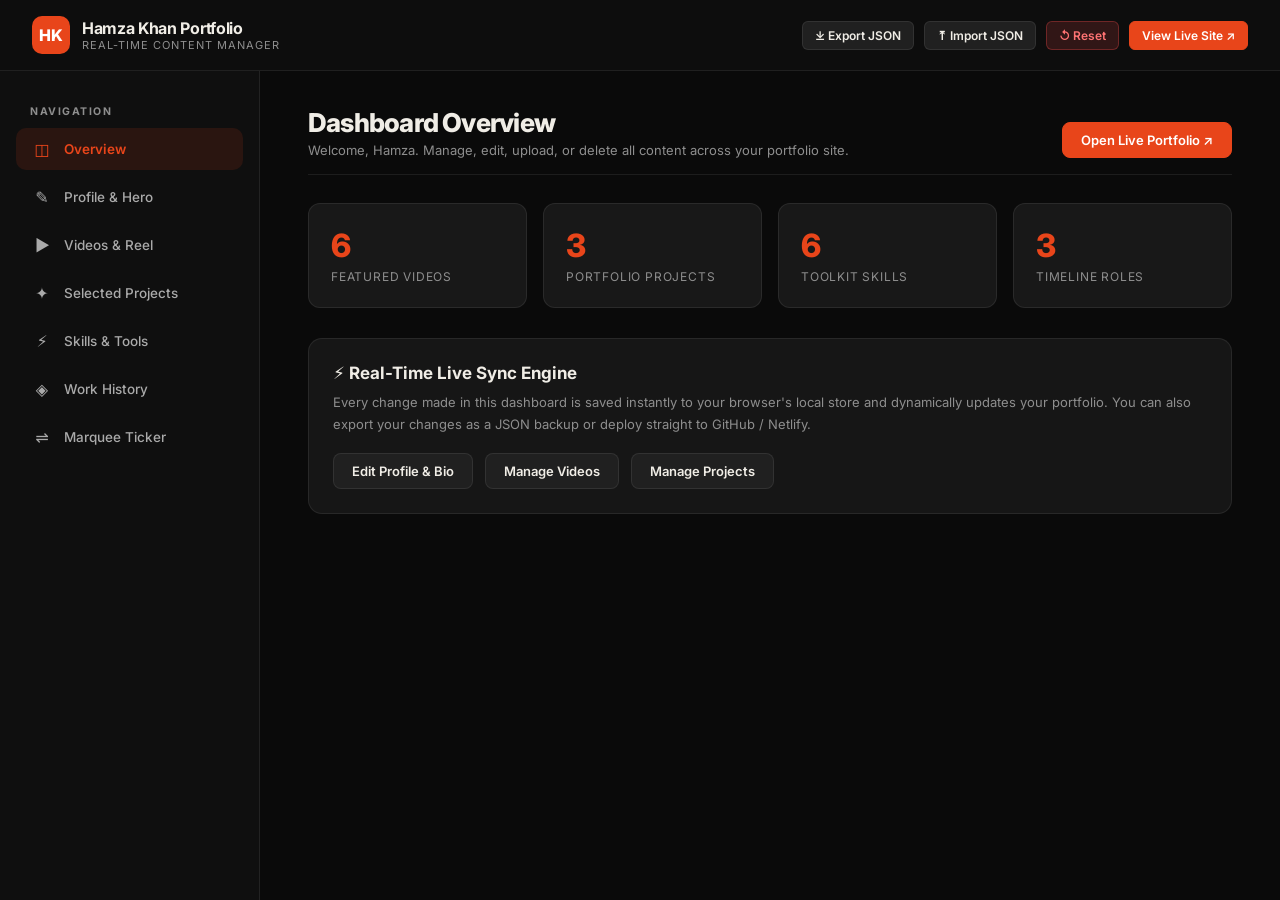
==== admin.html @ ee0650cf "Initial commit: Hamza Khan portfolio with 3D carousel and admin dashboard" ====
<!DOCTYPE html>
<html lang="en">
<head>
  <meta charset="UTF-8" />
  <meta name="viewport" content="width=device-width, initial-scale=1.0" />
  <title>Hamza Khan — Portfolio Content Management Dashboard</title>
  <link rel="icon" href="data:image/svg+xml,<svg xmlns=%27http://www.w3.org/2000/svg%27 viewBox=%270 0 100 100%27><rect width=%27100%27 height=%27100%27 rx=%2720%27 fill=%27%23E8451A%27/><text x=%2750%27 y=%2770%27 font-size=%2758%27 text-anchor=%27middle%27 fill=%27white%27 font-family=%27Arial%27 font-weight=%27bold%27>HK</text></svg>">
  <link rel="preconnect" href="https://fonts.googleapis.com">
  <link rel="preconnect" href="https://fonts.gstatic.com" crossorigin>
  <link href="https://fonts.googleapis.com/css2?family=Inter:wght@300;400;500;600;700;800;900&display=swap" rel="stylesheet">
  <style>
    *, *::before, *::after { box-sizing: border-box; margin: 0; padding: 0; }
    :root {
      --accent: #E8451A;
      --accent-hover: #FF5A2C;
      --dark: #0A0A0A;
      --panel: #141414;
      --card: #181818;
      --bdr: rgba(255, 255, 255, 0.08);
      --bdr-focus: rgba(232, 69, 26, 0.5);
      --text: #F0EDE6;
      --muted: #8E8E8E;
      --success: #3DDC84;
      --danger: #FF4D4D;
    }
    body {
      font-family: 'Inter', system-ui, -apple-system, sans-serif;
      background: var(--dark);
      color: var(--text);
      min-height: 100vh;
      display: flex;
      flex-direction: column;
    }
    header {
      position: sticky;
      top: 0;
      z-index: 100;
      background: rgba(14, 14, 14, 0.95);
      backdrop-filter: blur(14px);
      border-bottom: 1px solid var(--bdr);
      padding: 16px 32px;
      display: flex;
      justify-content: space-between;
      align-items: center;
      gap: 16px;
    }
    .brand {
      display: flex;
      align-items: center;
      gap: 12px;
      text-decoration: none;
      color: inherit;
    }
    .brand-badge {
      width: 38px;
      height: 38px;
      border-radius: 10px;
      background: var(--accent);
      color: #fff;
      display: grid;
      place-items: center;
      font-weight: 800;
      font-size: 16px;
    }
    .brand-title {
      font-size: 16px;
      font-weight: 700;
      letter-spacing: -0.02em;
    }
    .brand-sub {
      font-size: 11px;
      color: var(--muted);
      text-transform: uppercase;
      letter-spacing: 1px;
    }
    .top-actions {
      display: flex;
      align-items: center;
      gap: 10px;
      flex-wrap: wrap;
    }
    .btn {
      display: inline-flex;
      align-items: center;
      gap: 8px;
      padding: 9px 18px;
      border-radius: 8px;
      font-size: 13px;
      font-weight: 600;
      font-family: inherit;
      cursor: pointer;
      text-decoration: none;
      border: 1px solid var(--bdr);
      background: #202020;
      color: var(--text);
      transition: all 0.2s ease;
    }
    .btn:hover {
      border-color: #444;
      background: #282828;
    }
    .btn-primary {
      background: var(--accent);
      color: #fff;
      border-color: var(--accent);
    }
    .btn-primary:hover {
      background: var(--accent-hover);
      border-color: var(--accent-hover);
      transform: translateY(-1px);
    }
    .btn-danger {
      background: rgba(255, 77, 77, 0.15);
      border-color: rgba(255, 77, 77, 0.3);
      color: #ff7373;
    }
    .btn-danger:hover {
      background: rgba(255, 77, 77, 0.3);
      color: #fff;
    }
    .btn-sm {
      padding: 6px 12px;
      font-size: 12px;
      border-radius: 6px;
    }
    .layout {
      display: grid;
      grid-template-columns: 260px 1fr;
      flex: 1;
    }
    aside {
      background: #0F0F0F;
      border-right: 1px solid var(--bdr);
      padding: 24px 16px;
      display: flex;
      flex-direction: column;
      gap: 6px;
    }
    .sidebar-section-title {
      font-size: 10.5px;
      text-transform: uppercase;
      letter-spacing: 1.5px;
      color: var(--muted);
      padding: 10px 14px 4px;
      font-weight: 700;
    }
    .tab-btn {
      display: flex;
      align-items: center;
      gap: 12px;
      padding: 11px 16px;
      border-radius: 10px;
      background: transparent;
      color: #aaa;
      border: 0;
      font-family: inherit;
      font-size: 13.5px;
      font-weight: 500;
      text-align: left;
      cursor: pointer;
      width: 100%;
      transition: all 0.2s;
    }
    .tab-btn:hover {
      color: var(--text);
      background: rgba(255, 255, 255, 0.04);
    }
    .tab-btn.active {
      background: rgba(232, 69, 26, 0.12);
      color: var(--accent);
      font-weight: 600;
    }
    .tab-btn i {
      font-style: normal;
      font-size: 16px;
      width: 20px;
      text-align: center;
    }
    main {
      padding: 36px 48px;
      overflow-y: auto;
      max-width: 1300px;
    }
    .view-panel {
      display: none;
      animation: fadeIn 0.3s ease;
    }
    .view-panel.active {
      display: block;
    }
    @keyframes fadeIn {
      from { opacity: 0; transform: translateY(8px); }
      to { opacity: 1; transform: none; }
    }
    .panel-head {
      display: flex;
      justify-content: space-between;
      align-items: flex-end;
      margin-bottom: 28px;
      padding-bottom: 16px;
      border-bottom: 1px solid var(--bdr);
      flex-wrap: wrap;
      gap: 16px;
    }
    .panel-head h2 {
      font-size: 26px;
      font-weight: 800;
      letter-spacing: -0.03em;
    }
    .panel-head p {
      font-size: 13px;
      color: var(--muted);
      margin-top: 4px;
    }
    .card-grid {
      display: grid;
      grid-template-columns: repeat(auto-fill, minmax(320px, 1fr));
      gap: 20px;
      margin-top: 20px;
    }
    .admin-card {
      background: var(--card);
      border: 1px solid var(--bdr);
      border-radius: 14px;
      overflow: hidden;
      display: flex;
      flex-direction: column;
      transition: border-color 0.2s;
    }
    .admin-card:hover {
      border-color: rgba(232, 69, 26, 0.4);
    }
    .card-thumb {
      height: 160px;
      background: #0B0B0B;
      position: relative;
      overflow: hidden;
    }
    .card-thumb img {
      width: 100%;
      height: 100%;
      object-fit: cover;
    }
    .card-badge {
      position: absolute;
      top: 10px;
      left: 10px;
      background: rgba(0, 0, 0, 0.75);
      border: 1px solid rgba(255, 255, 255, 0.1);
      padding: 3px 8px;
      border-radius: 4px;
      font-size: 10.5px;
      font-weight: 700;
      color: var(--accent);
      letter-spacing: 1px;
    }
    .card-dur {
      position: absolute;
      top: 10px;
      right: 10px;
      background: rgba(0, 0, 0, 0.75);
      padding: 3px 8px;
      border-radius: 4px;
      font-size: 11px;
    }
    .card-content {
      padding: 20px;
      flex: 1;
      display: flex;
      flex-direction: column;
    }
    .card-content h3 {
      font-size: 16px;
      font-weight: 700;
      margin-bottom: 6px;
      line-height: 1.3;
    }
    .card-content p {
      font-size: 12.5px;
      color: var(--muted);
      line-height: 1.6;
      flex: 1;
      margin-bottom: 16px;
    }
    .card-footer {
      display: flex;
      justify-content: flex-end;
      gap: 8px;
      border-top: 1px solid var(--bdr);
      padding-top: 14px;
    }
    .form-group {
      margin-bottom: 22px;
    }
    .form-row {
      display: grid;
      grid-template-columns: 1fr 1fr;
      gap: 18px;
    }
    .form-row-3 {
      display: grid;
      grid-template-columns: 1fr 1fr 1fr;
      gap: 18px;
    }
    label {
      display: block;
      font-size: 12px;
      font-weight: 600;
      text-transform: uppercase;
      letter-spacing: 0.8px;
      color: #c5c5c5;
      margin-bottom: 8px;
    }
    input[type="text"], input[type="email"], input[type="url"], input[type="number"], textarea, select {
      width: 100%;
      background: #111;
      border: 1px solid var(--bdr);
      border-radius: 8px;
      padding: 12px 16px;
      color: var(--text);
      font-family: inherit;
      font-size: 13.5px;
      transition: border-color 0.2s, box-shadow 0.2s;
    }
    input:focus, textarea:focus, select:focus {
      outline: none;
      border-color: var(--accent);
      box-shadow: 0 0 0 3px rgba(232, 69, 26, 0.15);
    }
    textarea {
      resize: vertical;
      min-height: 100px;
      line-height: 1.6;
    }
    .upload-container {
      display: flex;
      gap: 12px;
      align-items: center;
    }
    .upload-container input[type="text"] {
      flex: 1;
    }
    .file-input-wrapper {
      position: relative;
      overflow: hidden;
      display: inline-block;
    }
    .file-input-wrapper input[type="file"] {
      position: absolute;
      left: 0;
      top: 0;
      opacity: 0;
      width: 100%;
      height: 100%;
      cursor: pointer;
    }
    /* Modal */
    .modal-overlay {
      position: fixed;
      inset: 0;
      background: rgba(0, 0, 0, 0.82);
      backdrop-filter: blur(8px);
      z-index: 200;
      display: none;
      align-items: center;
      justify-content: center;
      padding: 20px;
    }
    .modal-overlay.open {
      display: flex;
    }
    .modal-content {
      background: #171717;
      border: 1px solid #333;
      border-radius: 18px;
      width: min(650px, 100%);
      max-height: 90vh;
      overflow-y: auto;
      padding: 32px;
      position: relative;
      box-shadow: 0 30px 80px rgba(0, 0, 0, 0.8);
      animation: pop 0.25s ease;
    }
    @keyframes pop {
      from { opacity: 0; transform: scale(0.96); }
      to { opacity: 1; transform: none; }
    }
    .modal-close {
      position: absolute;
      top: 18px;
      right: 18px;
      background: #252525;
      border: 1px solid var(--bdr);
      color: #fff;
      width: 32px;
      height: 32px;
      border-radius: 50%;
      font-size: 18px;
      cursor: pointer;
      display: grid;
      place-items: center;
    }
    .modal-close:hover {
      background: var(--accent);
    }
    .toast {
      position: fixed;
      bottom: 24px;
      right: 24px;
      background: #1A1A1A;
      border: 1px solid var(--accent);
      color: #fff;
      padding: 14px 24px;
      border-radius: 10px;
      font-size: 13.5px;
      font-weight: 600;
      box-shadow: 0 10px 30px rgba(0,0,0,0.5);
      z-index: 500;
      transform: translateY(100px);
      opacity: 0;
      transition: all 0.3s cubic-bezier(0.2, 0.7, 0.2, 1);
      display: flex;
      align-items: center;
      gap: 10px;
    }
    .toast.show {
      transform: none;
      opacity: 1;
    }
    .toast i {
      color: var(--accent);
      font-style: normal;
      font-size: 18px;
    }
    .stats-overview {
      display: grid;
      grid-template-columns: repeat(4, 1fr);
      gap: 16px;
      margin-bottom: 30px;
    }
    .stat-box {
      background: var(--card);
      border: 1px solid var(--bdr);
      border-radius: 12px;
      padding: 22px;
    }
    .stat-box b {
      display: block;
      font-size: 32px;
      font-weight: 800;
      color: var(--accent);
      letter-spacing: -0.04em;
    }
    .stat-box span {
      font-size: 12px;
      color: var(--muted);
      text-transform: uppercase;
      letter-spacing: 0.8px;
    }
    @media (max-width: 900px) {
      .layout { grid-template-columns: 1fr; }
      aside { border-right: 0; border-bottom: 1px solid var(--bdr); flex-direction: row; flex-wrap: wrap; }
      main { padding: 24px 20px; }
      .stats-overview { grid-template-columns: repeat(2, 1fr); }
      .form-row, .form-row-3 { grid-template-columns: 1fr; gap: 0; }
    }
  </style>
</head>
<body>

  <!-- TOP HEADER -->
  <header>
    <a href="index.html" class="brand">
      <div class="brand-badge" id="headerInitials">HK</div>
      <div>
        <div class="brand-title" id="headerName">Hamza Khan Portfolio</div>
        <div class="brand-sub">Real-Time Content Manager</div>
      </div>
    </a>
    <div class="top-actions">
      <button class="btn btn-sm" id="btnExport" title="Export portfolio-data.json">⤓ Export JSON</button>
      <div class="file-input-wrapper">
        <button class="btn btn-sm">⤒ Import JSON</button>
        <input type="file" id="fileImport" accept=".json" />
      </div>
      <button class="btn btn-sm btn-danger" id="btnReset" title="Reset all content to original defaults">↺ Reset</button>
      <a href="index.html" target="_blank" class="btn btn-primary btn-sm">View Live Site ↗</a>
    </div>
  </header>

  <div class="layout">
    <!-- SIDEBAR -->
    <aside>
      <div class="sidebar-section-title">Navigation</div>
      <button class="tab-btn active" data-tab="overview"><i>◫</i> Overview</button>
      <button class="tab-btn" data-tab="profile"><i>✎</i> Profile &amp; Hero</button>
      <button class="tab-btn" data-tab="videos"><i>▶</i> Videos &amp; Reel</button>
      <button class="tab-btn" data-tab="projects"><i>✦</i> Selected Projects</button>
      <button class="tab-btn" data-tab="skills"><i>⚡</i> Skills &amp; Tools</button>
      <button class="tab-btn" data-tab="experience"><i>◈</i> Work History</button>
      <button class="tab-btn" data-tab="marquee"><i>⇌</i> Marquee Ticker</button>
    </aside>

    <!-- MAIN CONTENT VIEWS -->
    <main>
      <!-- TAB 1: OVERVIEW -->
      <section class="view-panel active" id="tab-overview">
        <div class="panel-head">
          <div>
            <h2>Dashboard Overview</h2>
            <p>Welcome, Hamza. Manage, edit, upload, or delete all content across your portfolio site.</p>
          </div>
          <a href="index.html" target="_blank" class="btn btn-primary">Open Live Portfolio ↗</a>
        </div>

        <div class="stats-overview">
          <div class="stat-box">
            <b id="statTotalVideos">0</b>
            <span>Featured Videos</span>
          </div>
          <div class="stat-box">
            <b id="statTotalProjects">0</b>
            <span>Portfolio Projects</span>
          </div>
          <div class="stat-box">
            <b id="statTotalSkills">0</b>
            <span>Toolkit Skills</span>
          </div>
          <div class="stat-box">
            <b id="statTotalExp">0</b>
            <span>Timeline Roles</span>
          </div>
        </div>

        <div class="admin-card" style="padding: 24px; background: #161616;">
          <h3 style="margin-bottom: 8px; font-size: 17px;">⚡ Real-Time Live Sync Engine</h3>
          <p style="color: var(--muted); font-size: 13px; line-height: 1.7; margin-bottom: 18px;">
            Every change made in this dashboard is saved instantly to your browser's local store and dynamically updates your portfolio. You can also export your changes as a JSON backup or deploy straight to GitHub / Netlify.
          </p>
          <div style="display: flex; gap: 12px; flex-wrap: wrap;">
            <button class="btn" onclick="switchTab('profile')">Edit Profile &amp; Bio</button>
            <button class="btn" onclick="switchTab('videos')">Manage Videos</button>
            <button class="btn" onclick="switchTab('projects')">Manage Projects</button>
          </div>
        </div>
      </section>

      <!-- TAB 2: PROFILE & HERO -->
      <section class="view-panel" id="tab-profile">
        <div class="panel-head">
          <div>
            <h2>Profile &amp; Hero Details</h2>
            <p>Edit your name, monogram, hero headlines, contact details, and stat numbers.</p>
          </div>
          <button class="btn btn-primary" id="btnSaveProfile">Save Profile Changes ✓</button>
        </div>

        <form id="formProfile">
          <div class="form-row">
            <div class="form-group">
              <label>Full Name</label>
              <input type="text" id="profName" placeholder="e.g. Hamza Khan" required />
            </div>
            <div class="form-group">
              <label>Initials / Monogram</label>
              <input type="text" id="profInitials" placeholder="e.g. HK" maxlength="4" required />
            </div>
          </div>

          <div class="form-group">
            <label>Roles / Tagline Badge</label>
            <input type="text" id="profBadge" placeholder="e.g. Video Editor · Motion Designer · Logo Animator" />
          </div>

          <div class="form-group">
            <label>Hero Headline (Supports &lt;br&gt;)</label>
            <input type="text" id="profHeadline" placeholder="I edit stories.<br>I animate identities." />
          </div>

          <div class="form-group">
            <label>Hero Subtitle</label>
            <textarea id="profSubhead" rows="3"></textarea>
          </div>

          <div class="form-row-3">
            <div class="form-group">
              <label>Email Address</label>
              <input type="email" id="profEmail" placeholder="hamzakhan.edits@gmail.com" required />
            </div>
            <div class="form-group">
              <label>Location</label>
              <input type="text" id="profLocation" placeholder="Worldwide / Remote Collaboration" />
            </div>
            <div class="form-group">
              <label>Primary Focus</label>
              <input type="text" id="profFocus" placeholder="Video Editing + Logo Animation" />
            </div>
          </div>

          <div class="form-group">
            <label>Availability Badge Status</label>
            <input type="text" id="profAvailability" placeholder="Available for freelance & remote projects" />
          </div>

          <div class="form-group">
            <label>Profile / Avatar Photo (URL or Upload Image)</label>
            <div class="upload-container">
              <input type="text" id="profAvatar" placeholder="https://..." />
              <div class="file-input-wrapper">
                <button type="button" class="btn">Upload Image ⤒</button>
                <input type="file" id="fileProfAvatar" accept="image/*" />
              </div>
            </div>
          </div>

          <h3 style="margin: 28px 0 16px; font-size: 15px; border-bottom: 1px solid var(--bdr); padding-bottom: 8px;">Key Metric Stats (Hero &amp; Experience)</h3>
          <div class="form-row-3">
            <div class="form-group">
              <label>Stat 1 (Value &amp; Label)</label>
              <input type="text" id="statNum0" placeholder="6+" style="margin-bottom: 6px;" />
              <input type="text" id="statLbl0" placeholder="Years Video Editing" />
            </div>
            <div class="form-group">
              <label>Stat 2 (Value &amp; Label)</label>
              <input type="text" id="statNum1" placeholder="2+" style="margin-bottom: 6px;" />
              <input type="text" id="statLbl1" placeholder="Years Logo Animation" />
            </div>
            <div class="form-group">
              <label>Stat 3 (Value &amp; Label)</label>
              <input type="text" id="statNum2" placeholder="100+" style="margin-bottom: 6px;" />
              <input type="text" id="statLbl2" placeholder="Projects Delivered" />
            </div>
          </div>
        </form>
      </section>

      <!-- TAB 3: VIDEOS -->
      <section class="view-panel" id="tab-videos">
        <div class="panel-head">
          <div>
            <h2>Featured Videos Showcase</h2>
            <p>Add, edit, upload posters, or delete video clips featured in your grid and 3D carousel.</p>
          </div>
          <button class="btn btn-primary" onclick="openVideoModal()">+ Add New Video</button>
        </div>
        <div class="card-grid" id="adminVideosList"></div>
      </section>

      <!-- TAB 4: PROJECTS -->
      <section class="view-panel" id="tab-projects">
        <div class="panel-head">
          <div>
            <h2>Selected Projects</h2>
            <p>Manage in-depth case study cards, thumbnail strips, and category tags.</p>
          </div>
          <button class="btn btn-primary" onclick="openProjectModal()">+ Add New Project</button>
        </div>
        <div class="card-grid" id="adminProjectsList"></div>
      </section>

      <!-- TAB 5: SKILLS -->
      <section class="view-panel" id="tab-skills">
        <div class="panel-head">
          <div>
            <h2>Skills &amp; Software Toolkit</h2>
            <p>Configure your software proficiencies, skill icons, and animated percentage bars.</p>
          </div>
          <button class="btn btn-primary" onclick="openSkillModal()">+ Add New Skill</button>
        </div>
        <div class="card-grid" id="adminSkillsList"></div>
      </section>

      <!-- TAB 6: EXPERIENCE -->
      <section class="view-panel" id="tab-experience">
        <div class="panel-head">
          <div>
            <h2>Work History Timeline</h2>
            <p>Add and edit professional roles, client collaborations, and studio experience.</p>
          </div>
          <button class="btn btn-primary" onclick="openExpModal()">+ Add Timeline Role</button>
        </div>
        <div style="display: flex; flex-direction: column; gap: 14px;" id="adminExpList"></div>
      </section>

      <!-- TAB 7: MARQUEE -->
      <section class="view-panel" id="tab-marquee">
        <div class="panel-head">
          <div>
            <h2>Marquee Ticker Phrases</h2>
            <p>Edit the infinite scrolling high-impact electric ticker below the hero.</p>
          </div>
          <button class="btn btn-primary" id="btnSaveMarquee">Save Ticker ✓</button>
        </div>
        <div class="form-group">
          <label>Ticker Items (One per line)</label>
          <textarea id="marqueeText" rows="10" placeholder="VIDEO EDITING&#10;LOGO ANIMATION&#10;PODCAST EDITING"></textarea>
        </div>
      </section>
    </main>
  </div>

  <!-- VIDEO MODAL -->
  <div class="modal-overlay" id="modalVideo">
    <div class="modal-content">
      <button class="modal-close" onclick="closeModal('modalVideo')">×</button>
      <h3 style="margin-bottom: 20px; font-size: 20px;" id="modalVideoTitle">Add / Edit Video</h3>
      <form id="formVideo">
        <input type="hidden" id="vidEditId" />
        <div class="form-group">
          <label>Video Title</label>
          <input type="text" id="vidTitle" placeholder="e.g. Cinematic Commercial Reel" required />
        </div>
        <div class="form-row">
          <div class="form-group">
            <label>Category Tag</label>
            <input type="text" id="vidCat" placeholder="e.g. Video Editing" required />
          </div>
          <div class="form-group">
            <label>Duration</label>
            <input type="text" id="vidDur" placeholder="e.g. 02:15" required />
          </div>
        </div>
        <div class="form-group">
          <label>Client / Subtitle Label</label>
          <input type="text" id="vidCompany" placeholder="e.g. Commercial Brand" />
        </div>
        <div class="form-group">
          <label>Poster Image (URL or Upload Image)</label>
          <div class="upload-container">
            <input type="text" id="vidPoster" placeholder="https://..." required />
            <div class="file-input-wrapper">
              <button type="button" class="btn btn-sm">Upload ⤒</button>
              <input type="file" id="fileVidPoster" accept="image/*" />
            </div>
          </div>
        </div>
        <div class="form-group">
          <label>Video Source URL (.mp4 or Web Video)</label>
          <input type="url" id="vidSrc" placeholder="https://.../video.mp4" required />
        </div>
        <div class="form-group">
          <label>Description</label>
          <textarea id="vidDesc" rows="3" placeholder="Brief project summary..."></textarea>
        </div>
        <div style="display: flex; justify-content: flex-end; gap: 10px; margin-top: 10px;">
          <button type="button" class="btn" onclick="closeModal('modalVideo')">Cancel</button>
          <button type="submit" class="btn btn-primary">Save Video</button>
        </div>
      </form>
    </div>
  </div>

  <!-- PROJECT MODAL -->
  <div class="modal-overlay" id="modalProject">
    <div class="modal-content">
      <button class="modal-close" onclick="closeModal('modalProject')">×</button>
      <h3 style="margin-bottom: 20px; font-size: 20px;" id="modalProjTitle">Add / Edit Project</h3>
      <form id="formProject">
        <input type="hidden" id="projEditId" />
        <div class="form-group">
          <label>Project Name</label>
          <input type="text" id="projName" placeholder="e.g. Long-Form Storytelling" required />
        </div>
        <div class="form-row">
          <div class="form-group">
            <label>Discipline / Company</label>
            <input type="text" id="projCompany" placeholder="e.g. Video Production" required />
          </div>
          <div class="form-group">
            <label>Badge / Kicker</label>
            <input type="text" id="projTypeBadge" placeholder="e.g. Long-Form · Pacing · B-Roll" />
          </div>
        </div>
        <div class="form-group">
          <label>Main Cover Image (URL or Upload)</label>
          <div class="upload-container">
            <input type="text" id="projMainImg" placeholder="https://..." required />
            <div class="file-input-wrapper">
              <button type="button" class="btn btn-sm">Upload ⤒</button>
              <input type="file" id="fileProjMainImg" accept="image/*" />
            </div>
          </div>
        </div>
        <div class="form-group">
          <label>Tags (Comma separated)</label>
          <input type="text" id="projTags" placeholder="Premiere Pro, Sound Design, Color Grading" />
        </div>
        <div class="form-group">
          <label>Description</label>
          <textarea id="projDesc" rows="3"></textarea>
        </div>
        <div style="display: flex; justify-content: flex-end; gap: 10px; margin-top: 10px;">
          <button type="button" class="btn" onclick="closeModal('modalProject')">Cancel</button>
          <button type="submit" class="btn btn-primary">Save Project</button>
        </div>
      </form>
    </div>
  </div>

  <!-- SKILL MODAL -->
  <div class="modal-overlay" id="modalSkill">
    <div class="modal-content">
      <button class="modal-close" onclick="closeModal('modalSkill')">×</button>
      <h3 style="margin-bottom: 20px; font-size: 20px;" id="modalSkillTitle">Add / Edit Skill</h3>
      <form id="formSkill">
        <input type="hidden" id="skillEditId" />
        <div class="form-row">
          <div class="form-group">
            <label>Skill Name</label>
            <input type="text" id="skillName" placeholder="e.g. Adobe After Effects" required />
          </div>
          <div class="form-group">
            <label>Icon / Monogram</label>
            <input type="text" id="skillIcon" placeholder="e.g. Ae, Pr, or ✦" maxlength="4" required />
          </div>
        </div>
        <div class="form-group">
          <label>Proficiency Percentage (0 - 100%)</label>
          <input type="number" id="skillPercent" min="10" max="100" placeholder="95" required />
        </div>
        <div class="form-group">
          <label>Description / Usage Note</label>
          <textarea id="skillDesc" rows="3"></textarea>
        </div>
        <div style="display: flex; justify-content: flex-end; gap: 10px; margin-top: 10px;">
          <button type="button" class="btn" onclick="closeModal('modalSkill')">Cancel</button>
          <button type="submit" class="btn btn-primary">Save Skill</button>
        </div>
      </form>
    </div>
  </div>

  <!-- EXPERIENCE MODAL -->
  <div class="modal-overlay" id="modalExp">
    <div class="modal-content">
      <button class="modal-close" onclick="closeModal('modalExp')">×</button>
      <h3 style="margin-bottom: 20px; font-size: 20px;" id="modalExpTitle">Add / Edit Experience</h3>
      <form id="formExp">
        <input type="hidden" id="expEditId" />
        <div class="form-row">
          <div class="form-group">
            <label>Timeline Period</label>
            <input type="text" id="expPeriod" placeholder="e.g. CURRENT or 2025—2026" required />
          </div>
          <div class="form-group">
            <label>Company / Organization</label>
            <input type="text" id="expCompany" placeholder="e.g. Freelance Collaboration" required />
          </div>
        </div>
        <div class="form-group">
          <label>Role / Position Title</label>
          <input type="text" id="expRole" placeholder="e.g. Lead Video Editor" required />
        </div>
        <div class="form-group">
          <label>Description of Responsibilities &amp; Achievements</label>
          <textarea id="expDesc" rows="4"></textarea>
        </div>
        <div style="display: flex; justify-content: flex-end; gap: 10px; margin-top: 10px;">
          <button type="button" class="btn" onclick="closeModal('modalExp')">Cancel</button>
          <button type="submit" class="btn btn-primary">Save Experience</button>
        </div>
      </form>
    </div>
  </div>

  <!-- TOAST FEEDBACK -->
  <div class="toast" id="toast">
    <i>✓</i> <span id="toastMsg">Changes saved successfully!</span>
  </div>

  <!-- SCRIPTS -->
  <script src="assets/data.js"></script>
  <script>
    let appData = getPortfolioData();

    function showToast(msg) {
      const t = document.getElementById('toast');
      const tm = document.getElementById('toastMsg');
      tm.textContent = msg;
      t.classList.add('show');
      setTimeout(() => t.classList.remove('show'), 2400);
    }

    function switchTab(tabId) {
      document.querySelectorAll('.tab-btn').forEach(b => {
        b.classList.toggle('active', b.dataset.tab === tabId);
      });
      document.querySelectorAll('.view-panel').forEach(p => {
        p.classList.toggle('active', p.id === `tab-${tabId}`);
      });
    }

    document.querySelectorAll('.tab-btn').forEach(btn => {
      btn.addEventListener('click', () => switchTab(btn.dataset.tab));
    });

    // Handle Image file upload to Base64
    function setupFileUploader(fileInputId, targetInputId) {
      const input = document.getElementById(fileInputId);
      const target = document.getElementById(targetInputId);
      if (!input || !target) return;
      input.addEventListener('change', e => {
        const file = e.target.files[0];
        if (!file) return;
        const reader = new FileReader();
        reader.onload = ev => {
          target.value = ev.target.result;
          showToast("Image loaded from file ✓");
        };
        reader.readAsDataURL(file);
      });
    }

    setupFileUploader('fileProfAvatar', 'profAvatar');
    setupFileUploader('fileVidPoster', 'vidPoster');
    setupFileUploader('fileProjMainImg', 'projMainImg');

    // Populate Overview
    function renderOverview() {
      document.getElementById('headerInitials').textContent = appData.profile.initials || 'HK';
      document.getElementById('headerName').textContent = (appData.profile.name || 'Hamza Khan') + ' Portfolio';
      document.getElementById('statTotalVideos').textContent = appData.videos.length;
      document.getElementById('statTotalProjects').textContent = appData.projects.length;
      document.getElementById('statTotalSkills').textContent = appData.skills.length;
      document.getElementById('statTotalExp').textContent = appData.experience.length;
    }

    // Populate Profile Form
    function renderProfileForm() {
      const p = appData.profile;
      document.getElementById('profName').value = p.name || '';
      document.getElementById('profInitials').value = p.initials || '';
      document.getElementById('profBadge').value = p.badge || '';
      document.getElementById('profHeadline').value = p.headline || '';
      document.getElementById('profSubhead').value = p.subhead || '';
      document.getElementById('profEmail').value = p.email || '';
      document.getElementById('profLocation').value = p.location || '';
      document.getElementById('profFocus').value = p.focus || '';
      document.getElementById('profAvailability').value = p.availability || '';
      document.getElementById('profAvatar').value = p.avatar || '';

      if (p.stats && p.stats[0]) {
        document.getElementById('statNum0').value = p.stats[0].num || '';
        document.getElementById('statLbl0').value = p.stats[0].label || '';
      }
      if (p.stats && p.stats[1]) {
        document.getElementById('statNum1').value = p.stats[1].num || '';
        document.getElementById('statLbl1').value = p.stats[1].label || '';
      }
      if (p.stats && p.stats[2]) {
        document.getElementById('statNum2').value = p.stats[2].num || '';
        document.getElementById('statLbl2').value = p.stats[2].label || '';
      }
    }

    document.getElementById('btnSaveProfile').addEventListener('click', e => {
      e.preventDefault();
      appData.profile.name = document.getElementById('profName').value.trim();
      appData.profile.initials = document.getElementById('profInitials').value.trim();
      appData.profile.badge = document.getElementById('profBadge').value.trim();
      appData.profile.headline = document.getElementById('profHeadline').value.trim();
      appData.profile.subhead = document.getElementById('profSubhead').value.trim();
      appData.profile.email = document.getElementById('profEmail').value.trim();
      appData.profile.location = document.getElementById('profLocation').value.trim();
      appData.profile.focus = document.getElementById('profFocus').value.trim();
      appData.profile.availability = document.getElementById('profAvailability').value.trim();
      appData.profile.avatar = document.getElementById('profAvatar').value.trim();

      appData.profile.stats = [
        { num: document.getElementById('statNum0').value.trim(), label: document.getElementById('statLbl0').value.trim() },
        { num: document.getElementById('statNum1').value.trim(), label: document.getElementById('statLbl1').value.trim() },
        { num: document.getElementById('statNum2').value.trim(), label: document.getElementById('statLbl2').value.trim() }
      ];

      savePortfolioData(appData);
      renderOverview();
      showToast("Profile details updated successfully!");
    });

    // Populate Videos Tab
    function renderVideosList() {
      const container = document.getElementById('adminVideosList');
      container.innerHTML = '';
      appData.videos.forEach(v => {
        const card = document.createElement('div');
        card.className = 'admin-card';
        card.innerHTML = `
          <div class="card-thumb">
            <img src="${v.poster}" alt="${v.title}">
            <span class="card-badge">${v.cat}</span>
            <span class="card-dur">${v.dur}</span>
          </div>
          <div class="card-content">
            <h3>${v.title}</h3>
            <p>${v.desc || 'No description provided.'}</p>
            <div class="card-footer">
              <button class="btn btn-sm" onclick="editVideo(${v.id})">Edit ✎</button>
              <button class="btn btn-sm btn-danger" onclick="deleteVideo(${v.id})">Delete ✕</button>
            </div>
          </div>
        `;
        container.appendChild(card);
      });
    }

    function openVideoModal(id = null) {
      document.getElementById('vidEditId').value = id || '';
      document.getElementById('modalVideoTitle').textContent = id ? 'Edit Video' : 'Add New Video';
      if (id) {
        const v = appData.videos.find(x => x.id === id);
        if (v) {
          document.getElementById('vidTitle').value = v.title || '';
          document.getElementById('vidCat').value = v.cat || '';
          document.getElementById('vidDur').value = v.dur || '';
          document.getElementById('vidCompany').value = v.company || '';
          document.getElementById('vidPoster').value = v.poster || '';
          document.getElementById('vidSrc').value = v.src || '';
          document.getElementById('vidDesc').value = v.desc || '';
        }
      } else {
        document.getElementById('formVideo').reset();
      }
      document.getElementById('modalVideo').classList.add('open');
    }

    function editVideo(id) { openVideoModal(id); }

    function deleteVideo(id) {
      if (!confirm("Are you sure you want to delete this video?")) return;
      appData.videos = appData.videos.filter(x => x.id !== id);
      savePortfolioData(appData);
      renderVideosList();
      renderOverview();
      showToast("Video deleted.");
    }

    document.getElementById('formVideo').addEventListener('submit', e => {
      e.preventDefault();
      const editId = document.getElementById('vidEditId').value;
      const vData = {
        title: document.getElementById('vidTitle').value.trim(),
        cat: document.getElementById('vidCat').value.trim(),
        dur: document.getElementById('vidDur').value.trim(),
        company: document.getElementById('vidCompany').value.trim(),
        poster: document.getElementById('vidPoster').value.trim(),
        src: document.getElementById('vidSrc').value.trim(),
        desc: document.getElementById('vidDesc').value.trim()
      };

      if (editId) {
        const idx = appData.videos.findIndex(x => x.id === parseInt(editId, 10));
        if (idx !== -1) appData.videos[idx] = { ...appData.videos[idx], ...vData };
      } else {
        const newId = appData.videos.length ? Math.max(...appData.videos.map(x => x.id)) + 1 : 1;
        appData.videos.push({ id: newId, num: String(newId).padStart(2, '0'), ...vData });
      }

      savePortfolioData(appData);
      renderVideosList();
      renderOverview();
      closeModal('modalVideo');
      showToast("Video saved successfully!");
    });

    // Projects Management
    function renderProjectsList() {
      const container = document.getElementById('adminProjectsList');
      container.innerHTML = '';
      appData.projects.forEach(p => {
        const card = document.createElement('div');
        card.className = 'admin-card';
        card.innerHTML = `
          <div class="card-thumb">
            <img src="${p.mainImg}" alt="${p.name}">
            <span class="card-badge">${p.company}</span>
          </div>
          <div class="card-content">
            <h3>${p.name}</h3>
            <p>${p.desc}</p>
            <div style="font-size:11px; color:#E8451A; margin-bottom:12px;">Tags: ${(p.tags || []).join(', ')}</div>
            <div class="card-footer">
              <button class="btn btn-sm" onclick="editProject(${p.id})">Edit ✎</button>
              <button class="btn btn-sm btn-danger" onclick="deleteProject(${p.id})">Delete ✕</button>
            </div>
          </div>
        `;
        container.appendChild(card);
      });
    }

    function openProjectModal(id = null) {
      document.getElementById('projEditId').value = id || '';
      document.getElementById('modalProjTitle').textContent = id ? 'Edit Project' : 'Add New Project';
      if (id) {
        const p = appData.projects.find(x => x.id === id);
        if (p) {
          document.getElementById('projName').value = p.name || '';
          document.getElementById('projCompany').value = p.company || '';
          document.getElementById('projTypeBadge').value = p.typeBadge || '';
          document.getElementById('projMainImg').value = p.mainImg || '';
          document.getElementById('projTags').value = (p.tags || []).join(', ');
          document.getElementById('projDesc').value = p.desc || '';
        }
      } else {
        document.getElementById('formProject').reset();
      }
      document.getElementById('modalProject').classList.add('open');
    }

    function editProject(id) { openProjectModal(id); }

    function deleteProject(id) {
      if (!confirm("Are you sure you want to delete this project?")) return;
      appData.projects = appData.projects.filter(x => x.id !== id);
      savePortfolioData(appData);
      renderProjectsList();
      renderOverview();
      showToast("Project deleted.");
    }

    document.getElementById('formProject').addEventListener('submit', e => {
      e.preventDefault();
      const editId = document.getElementById('projEditId').value;
      const rawTags = document.getElementById('projTags').value.split(',').map(s => s.trim()).filter(Boolean);
      const pData = {
        name: document.getElementById('projName').value.trim(),
        company: document.getElementById('projCompany').value.trim(),
        typeBadge: document.getElementById('projTypeBadge').value.trim(),
        mainImg: document.getElementById('projMainImg').value.trim(),
        tags: rawTags,
        desc: document.getElementById('projDesc').value.trim(),
        stripImages: [document.getElementById('projMainImg').value.trim()]
      };

      if (editId) {
        const idx = appData.projects.findIndex(x => x.id === parseInt(editId, 10));
        if (idx !== -1) appData.projects[idx] = { ...appData.projects[idx], ...pData };
      } else {
        const newId = appData.projects.length ? Math.max(...appData.projects.map(x => x.id)) + 1 : 1;
        appData.projects.push({ id: newId, countBadge: String(newId).padStart(2, '0'), ...pData });
      }

      savePortfolioData(appData);
      renderProjectsList();
      renderOverview();
      closeModal('modalProject');
      showToast("Project saved successfully!");
    });

    // Skills Management
    function renderSkillsList() {
      const container = document.getElementById('adminSkillsList');
      container.innerHTML = '';
      appData.skills.forEach(s => {
        const card = document.createElement('div');
        card.className = 'admin-card';
        card.style.padding = '20px';
        card.innerHTML = `
          <div style="display:flex; justify-content:space-between; align-items:center; margin-bottom:12px;">
            <span style="font-size:22px; font-weight:800; color:var(--accent);">${s.icon}</span>
            <span style="font-weight:700; font-size:14px;">${s.percent}%</span>
          </div>
          <h3 style="font-size:15px; margin-bottom:6px;">${s.name}</h3>
          <p style="font-size:12px; color:var(--muted); line-height:1.5; flex:1;">${s.desc}</p>
          <div style="background:rgba(255,255,255,.08); height:4px; border-radius:2px; margin:14px 0 16px;">
            <div style="width:${s.percent}%; height:100%; background:var(--accent); border-radius:2px;"></div>
          </div>
          <div class="card-footer">
            <button class="btn btn-sm" onclick="editSkill(${s.id})">Edit ✎</button>
            <button class="btn btn-sm btn-danger" onclick="deleteSkill(${s.id})">Delete ✕</button>
          </div>
        `;
        container.appendChild(card);
      });
    }

    function openSkillModal(id = null) {
      document.getElementById('skillEditId').value = id || '';
      document.getElementById('modalSkillTitle').textContent = id ? 'Edit Skill' : 'Add New Skill';
      if (id) {
        const s = appData.skills.find(x => x.id === id);
        if (s) {
          document.getElementById('skillName').value = s.name || '';
          document.getElementById('skillIcon').value = s.icon || '';
          document.getElementById('skillPercent').value = s.percent || 90;
          document.getElementById('skillDesc').value = s.desc || '';
        }
      } else {
        document.getElementById('formSkill').reset();
      }
      document.getElementById('modalSkill').classList.add('open');
    }

    function editSkill(id) { openSkillModal(id); }

    function deleteSkill(id) {
      if (!confirm("Are you sure you want to delete this skill?")) return;
      appData.skills = appData.skills.filter(x => x.id !== id);
      savePortfolioData(appData);
      renderSkillsList();
      renderOverview();
      showToast("Skill deleted.");
    }

    document.getElementById('formSkill').addEventListener('submit', e => {
      e.preventDefault();
      const editId = document.getElementById('skillEditId').value;
      const sData = {
        name: document.getElementById('skillName').value.trim(),
        icon: document.getElementById('skillIcon').value.trim(),
        percent: parseInt(document.getElementById('skillPercent').value, 10),
        desc: document.getElementById('skillDesc').value.trim()
      };

      if (editId) {
        const idx = appData.skills.findIndex(x => x.id === parseInt(editId, 10));
        if (idx !== -1) appData.skills[idx] = { ...appData.skills[idx], ...sData };
      } else {
        const newId = appData.skills.length ? Math.max(...appData.skills.map(x => x.id)) + 1 : 1;
        appData.skills.push({ id: newId, ...sData });
      }

      savePortfolioData(appData);
      renderSkillsList();
      renderOverview();
      closeModal('modalSkill');
      showToast("Skill saved successfully!");
    });

    // Experience Management
    function renderExpList() {
      const container = document.getElementById('adminExpList');
      container.innerHTML = '';
      appData.experience.forEach(e => {
        const item = document.createElement('div');
        item.className = 'admin-card';
        item.style.padding = '22px';
        item.innerHTML = `
          <div style="display:flex; justify-content:space-between; align-items:flex-start; margin-bottom:8px;">
            <div>
              <span style="font-size:11px; letter-spacing:1px; color:var(--accent); text-transform:uppercase; font-weight:700;">${e.period}</span>
              <h3 style="font-size:16px; margin:4px 0 2px;">${e.role}</h3>
              <div style="font-size:13px; color:var(--muted);">${e.company}</div>
            </div>
            <div style="display:flex; gap:6px;">
              <button class="btn btn-sm" onclick="editExp(${e.id})">Edit ✎</button>
              <button class="btn btn-sm btn-danger" onclick="deleteExp(${e.id})">Delete ✕</button>
            </div>
          </div>
          <p style="font-size:13px; color:#b0b0b0; line-height:1.7; margin-top:8px;">${e.desc}</p>
        `;
        container.appendChild(item);
      });
    }

    function openExpModal(id = null) {
      document.getElementById('expEditId').value = id || '';
      document.getElementById('modalExpTitle').textContent = id ? 'Edit Role' : 'Add Timeline Role';
      if (id) {
        const exp = appData.experience.find(x => x.id === id);
        if (exp) {
          document.getElementById('expPeriod').value = exp.period || '';
          document.getElementById('expCompany').value = exp.company || '';
          document.getElementById('expRole').value = exp.role || '';
          document.getElementById('expDesc').value = exp.desc || '';
        }
      } else {
        document.getElementById('formExp').reset();
      }
      document.getElementById('modalExp').classList.add('open');
    }

    function editExp(id) { openExpModal(id); }

    function deleteExp(id) {
      if (!confirm("Are you sure you want to delete this experience role?")) return;
      appData.experience = appData.experience.filter(x => x.id !== id);
      savePortfolioData(appData);
      renderExpList();
      renderOverview();
      showToast("Experience deleted.");
    }

    document.getElementById('formExp').addEventListener('submit', e => {
      e.preventDefault();
      const editId = document.getElementById('expEditId').value;
      const eData = {
        period: document.getElementById('expPeriod').value.trim(),
        company: document.getElementById('expCompany').value.trim(),
        role: document.getElementById('expRole').value.trim(),
        desc: document.getElementById('expDesc').value.trim(),
        color: "#E8451A"
      };

      if (editId) {
        const idx = appData.experience.findIndex(x => x.id === parseInt(editId, 10));
        if (idx !== -1) appData.experience[idx] = { ...appData.experience[idx], ...eData };
      } else {
        const newId = appData.experience.length ? Math.max(...appData.experience.map(x => x.id)) + 1 : 1;
        appData.experience.push({ id: newId, ...eData });
      }

      savePortfolioData(appData);
      renderExpList();
      renderOverview();
      closeModal('modalExp');
      showToast("Experience saved successfully!");
    });

    // Marquee Management
    function renderMarquee() {
      document.getElementById('marqueeText').value = (appData.marquee || []).join('\n');
    }

    document.getElementById('btnSaveMarquee').addEventListener('click', () => {
      const lines = document.getElementById('marqueeText').value.split('\n').map(s => s.trim()).filter(Boolean);
      appData.marquee = lines;
      savePortfolioData(appData);
      showToast("Marquee ticker saved!");
    });

    // Export & Import
    document.getElementById('btnExport').addEventListener('click', exportPortfolioData);

    document.getElementById('fileImport').addEventListener('change', e => {
      const file = e.target.files[0];
      if (!file) return;
      const reader = new FileReader();
      reader.onload = ev => {
        if (importPortfolioData(ev.target.result)) {
          appData = getPortfolioData();
          initAll();
          showToast("Data imported successfully!");
        }
      };
      reader.readAsText(file);
    });

    document.getElementById('btnReset').addEventListener('click', () => {
      if (!confirm("Are you sure you want to reset everything back to Hamza Khan's original defaults?")) return;
      appData = resetPortfolioData();
      initAll();
      showToast("Reset to defaults complete.");
    });

    function closeModal(modalId) {
      document.getElementById(modalId).classList.remove('open');
    }

    function initAll() {
      renderOverview();
      renderProfileForm();
      renderVideosList();
      renderProjectsList();
      renderSkillsList();
      renderExpList();
      renderMarquee();
    }

    initAll();
  </script>
</body>
</html>
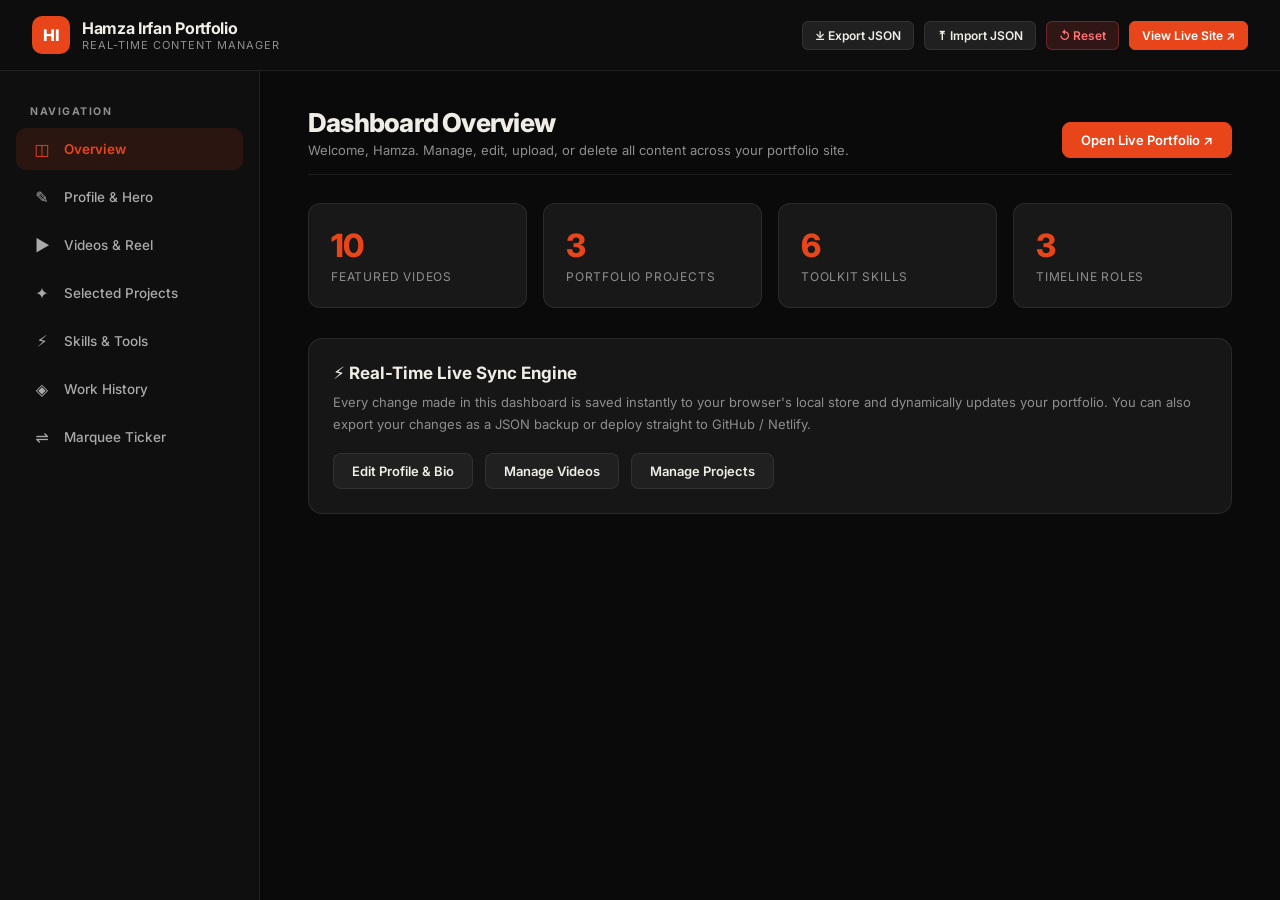
==== commit 31172dda: "Update branding to Hamza Irfan (HI) and new contact details" ====
--- a/admin.html
+++ b/admin.html
@@ -3,8 +3,8 @@
 <head>
   <meta charset="UTF-8" />
   <meta name="viewport" content="width=device-width, initial-scale=1.0" />
-  <title>Hamza Khan — Portfolio Content Management Dashboard</title>
-  <link rel="icon" href="data:image/svg+xml,<svg xmlns=%27http://www.w3.org/2000/svg%27 viewBox=%270 0 100 100%27><rect width=%27100%27 height=%27100%27 rx=%2720%27 fill=%27%23E8451A%27/><text x=%2750%27 y=%2770%27 font-size=%2758%27 text-anchor=%27middle%27 fill=%27white%27 font-family=%27Arial%27 font-weight=%27bold%27>HK</text></svg>">
+  <title>Hamza Irfan — Portfolio Content Management Dashboard</title>
+  <link rel="icon" href="data:image/svg+xml,<svg xmlns=%27http://www.w3.org/2000/svg%27 viewBox=%270 0 100 100%27><rect width=%27100%27 height=%27100%27 rx=%2720%27 fill=%27%23E8451A%27/><text x=%2750%27 y=%2770%27 font-size=%2758%27 text-anchor=%27middle%27 fill=%27white%27 font-family=%27Arial%27 font-weight=%27bold%27>HI</text></svg>">
   <link rel="preconnect" href="https://fonts.googleapis.com">
   <link rel="preconnect" href="https://fonts.gstatic.com" crossorigin>
   <link href="https://fonts.googleapis.com/css2?family=Inter:wght@300;400;500;600;700;800;900&display=swap" rel="stylesheet">
@@ -471,9 +471,9 @@
   <!-- TOP HEADER -->
   <header>
     <a href="index.html" class="brand">
-      <div class="brand-badge" id="headerInitials">HK</div>
+      <div class="brand-badge" id="headerInitials">HI</div>
       <div>
-        <div class="brand-title" id="headerName">Hamza Khan Portfolio</div>
+        <div class="brand-title" id="headerName">Hamza Irfan Portfolio</div>
         <div class="brand-sub">Real-Time Content Manager</div>
       </div>
     </a>
@@ -559,11 +559,11 @@
           <div class="form-row">
             <div class="form-group">
               <label>Full Name</label>
-              <input type="text" id="profName" placeholder="e.g. Hamza Khan" required />
+              <input type="text" id="profName" placeholder="e.g. Hamza Irfan" required />
             </div>
             <div class="form-group">
               <label>Initials / Monogram</label>
-              <input type="text" id="profInitials" placeholder="e.g. HK" maxlength="4" required />
+              <input type="text" id="profInitials" placeholder="e.g. HI" maxlength="4" required />
             </div>
           </div>
 
@@ -585,7 +585,7 @@
           <div class="form-row-3">
             <div class="form-group">
               <label>Email Address</label>
-              <input type="email" id="profEmail" placeholder="hamzakhan.edits@gmail.com" required />
+              <input type="email" id="profEmail" placeholder="hamzairfan.edits@gmail.com" required />
             </div>
             <div class="form-group">
               <label>Location</label>
@@ -917,8 +917,8 @@
 
     // Populate Overview
     function renderOverview() {
-      document.getElementById('headerInitials').textContent = appData.profile.initials || 'HK';
-      document.getElementById('headerName').textContent = (appData.profile.name || 'Hamza Khan') + ' Portfolio';
+      document.getElementById('headerInitials').textContent = appData.profile.initials || 'HI';
+      document.getElementById('headerName').textContent = (appData.profile.name || 'Hamza Irfan') + ' Portfolio';
       document.getElementById('statTotalVideos').textContent = appData.videos.length;
       document.getElementById('statTotalProjects').textContent = appData.projects.length;
       document.getElementById('statTotalSkills').textContent = appData.skills.length;
@@ -1337,7 +1337,7 @@
     });
 
     document.getElementById('btnReset').addEventListener('click', () => {
-      if (!confirm("Are you sure you want to reset everything back to Hamza Khan's original defaults?")) return;
+      if (!confirm("Are you sure you want to reset everything back to Hamza Irfan's original defaults?")) return;
       appData = resetPortfolioData();
       initAll();
       showToast("Reset to defaults complete.");
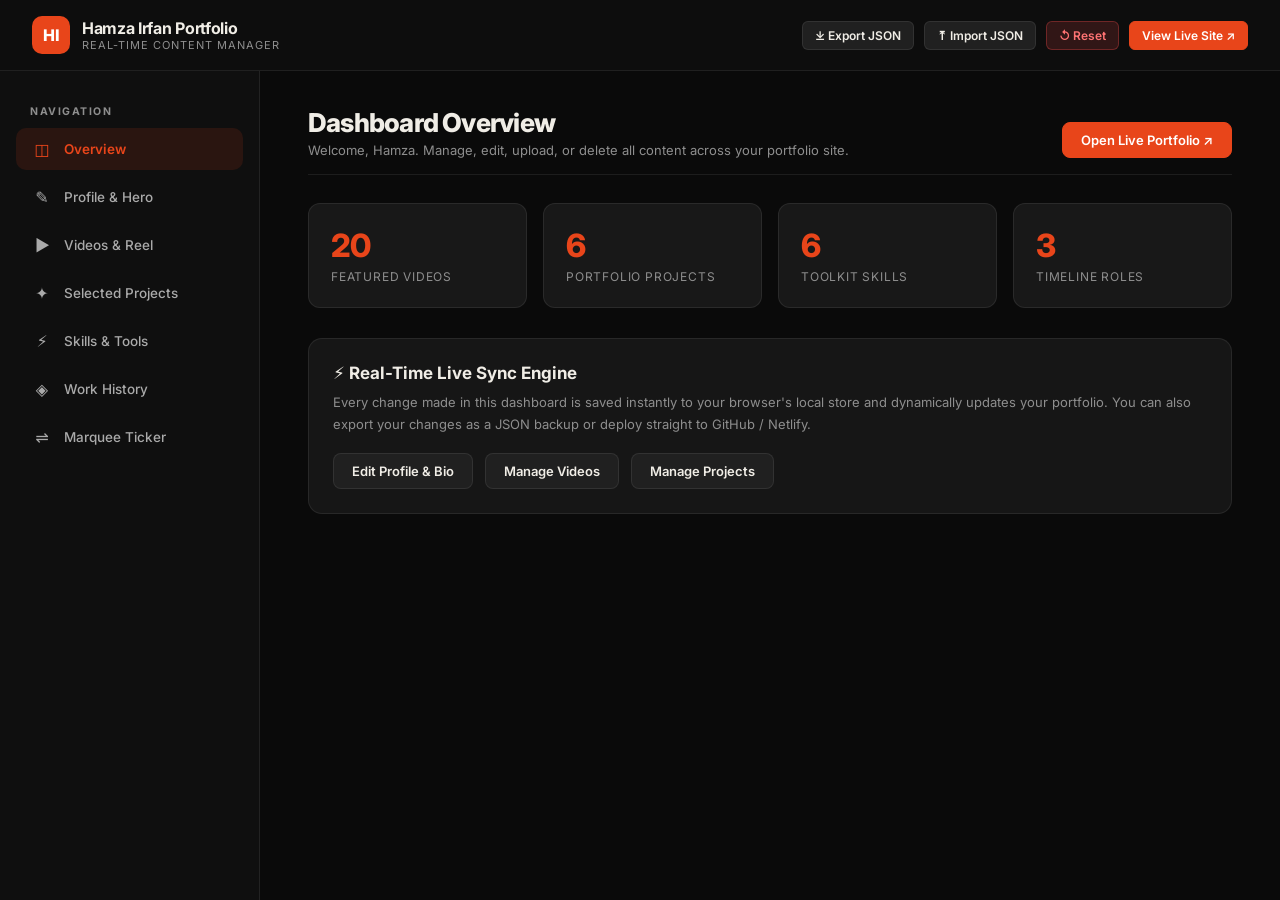
==== commit 7d823e5d: "Add dedicated Master Showreel Cinema Theater stage, data model, and high-res video posters" ====
--- a/admin.html
+++ b/admin.html
@@ -638,8 +638,34 @@
       <section class="view-panel" id="tab-videos">
         <div class="panel-head">
           <div>
-            <h2>Featured Videos Showcase</h2>
-            <p>Add, edit, upload posters, or delete video clips featured in your grid and 3D carousel.</p>
+            <h2>Dedicated Master Showreel Theater</h2>
+            <p>The cinematic centerpiece showcased on your homepage right below the hero marquee.</p>
+          </div>
+          <button class="btn btn-primary" onclick="openShowreelModal()">Edit Showreel ✎</button>
+        </div>
+
+        <!-- Master Showreel Spotlight Card -->
+        <div style="background:var(--card); border:1px solid rgba(232,69,26,0.3); border-radius:12px; padding:20px; margin-bottom:32px; display:grid; grid-template-columns:300px 1fr; gap:24px; align-items:center;">
+          <div style="aspect-ratio:16/9; background:#000; border-radius:8px; overflow:hidden; position:relative; border:1px solid var(--bdr);">
+            <img id="adminShowreelThumb" src="pic/intro-showreel.jpg" alt="Master Showreel" style="width:100%; height:100%; object-fit:cover;" />
+            <span style="position:absolute; top:8px; left:8px; background:var(--accent); color:#fff; font-size:10px; font-weight:800; padding:2px 8px; border-radius:4px; letter-spacing:1px;">MASTER SHOWREEL</span>
+            <span id="adminShowreelDur" style="position:absolute; bottom:8px; right:8px; background:rgba(0,0,0,0.8); font-size:11px; padding:2px 6px; border-radius:4px;">01:01</span>
+          </div>
+          <div>
+            <div style="font-size:11px; text-transform:uppercase; color:var(--accent); font-weight:700; letter-spacing:1px;" id="adminShowreelBadge">2026 OFFICIAL SHOWREEL</div>
+            <h3 style="font-size:18px; margin:6px 0;" id="adminShowreelTitle">Hamza Irfan — Master Video &amp; Motion Showreel</h3>
+            <p style="font-size:13px; color:var(--muted); line-height:1.6; margin-bottom:14px;" id="adminShowreelDesc">A 60-second high-octane montage showcasing commercial video editing, kinetic motion graphics, and sound design.</p>
+            <div style="display:flex; gap:10px; flex-wrap:wrap;">
+              <button class="btn btn-sm btn-primary" onclick="openShowreelModal()">Edit Showreel Details ✎</button>
+              <a href="index.html#showreel" target="_blank" class="btn btn-sm">Preview Cinema Theater ↗</a>
+            </div>
+          </div>
+        </div>
+
+        <div class="panel-head" style="margin-top:20px;">
+          <div>
+            <h2>Client Project Videos Grid (20 Works)</h2>
+            <p>Add, edit, upload posters, or manage video clips featured in your showcase grid and 3D slider.</p>
           </div>
           <button class="btn btn-primary" onclick="openVideoModal()">+ Add New Video</button>
         </div>
@@ -697,6 +723,56 @@
         </div>
       </section>
     </main>
+  </div>
+
+  <!-- MASTER SHOWREEL MODAL -->
+  <div class="modal-overlay" id="modalShowreel">
+    <div class="modal-content">
+      <button class="modal-close" onclick="closeModal('modalShowreel')">×</button>
+      <h3 style="margin-bottom: 20px; font-size: 20px;">Edit Dedicated Master Showreel</h3>
+      <form id="formShowreel">
+        <div class="form-group">
+          <label>Showreel Headline / Title</label>
+          <input type="text" id="srTitle" placeholder="e.g. Hamza Irfan — Master Video & Motion Showreel" required />
+        </div>
+        <div class="form-row">
+          <div class="form-group">
+            <label>Badge Label</label>
+            <input type="text" id="srBadge" placeholder="e.g. 2026 OFFICIAL SHOWREEL" required />
+          </div>
+          <div class="form-group">
+            <label>Duration</label>
+            <input type="text" id="srDur" placeholder="e.g. 01:01" required />
+          </div>
+        </div>
+        <div class="form-group">
+          <label>Description</label>
+          <textarea id="srDesc" rows="3" placeholder="Showreel description..."></textarea>
+        </div>
+        <div class="form-group">
+          <label>Highlights (Comma separated)</label>
+          <input type="text" id="srHighlights" placeholder="16:9 Cinema 1080p 60fps, Master Cut, Commercial & Viral Formats" />
+        </div>
+        <div class="form-group">
+          <label>Poster Image (URL or Upload Image)</label>
+          <div class="upload-container">
+            <input type="text" id="srPoster" placeholder="pic/intro-showreel.jpg" required />
+            <div class="file-input-wrapper">
+              <button type="button" class="btn">Upload Poster ⤒</button>
+              <input type="file" id="fileSrPoster" accept="image/*" />
+            </div>
+          </div>
+        </div>
+        <div class="form-group">
+          <label>Video File Source URL</label>
+          <input type="text" id="srSrc" placeholder="vid/intro-showreel.mp4" required />
+        </div>
+        <div style="display: flex; justify-content: flex-end; gap: 10px; margin-top: 10px;">
+          <button type="button" class="btn" onclick="closeModal('modalShowreel')">Cancel</button>
+          <button type="submit" class="btn btn-primary">Save Showreel ✓</button>
+        </div>
+      </form>
+    </div>
   </div>
 
   <!-- VIDEO MODAL -->
@@ -713,16 +789,25 @@
         <div class="form-row">
           <div class="form-group">
             <label>Category Tag</label>
-            <input type="text" id="vidCat" placeholder="e.g. Video Editing" required />
+            <input type="text" id="vidCat" placeholder="e.g. Logo Animation" required />
           </div>
           <div class="form-group">
             <label>Duration</label>
-            <input type="text" id="vidDur" placeholder="e.g. 02:15" required />
-          </div>
-        </div>
-        <div class="form-group">
-          <label>Client / Subtitle Label</label>
-          <input type="text" id="vidCompany" placeholder="e.g. Commercial Brand" />
+            <input type="text" id="vidDur" placeholder="e.g. 00:07" required />
+          </div>
+        </div>
+        <div class="form-row">
+          <div class="form-group">
+            <label>Orientation &amp; Aspect Ratio</label>
+            <select id="vidAspect" style="width:100%; padding:10px 14px; background:#1c1c1c; color:#fff; border:1px solid var(--bdr); border-radius:8px; font-family:inherit;">
+              <option value="16:9">16:9 Landscape (Widescreen / Commercials / Showreel)</option>
+              <option value="9:16">9:16 Vertical (Shorts / Reels / Logo Reveals)</option>
+            </select>
+          </div>
+          <div class="form-group">
+            <label>Client / Brand Label</label>
+            <input type="text" id="vidCompany" placeholder="e.g. Fox Interactive" />
+          </div>
         </div>
         <div class="form-group">
           <label>Poster Image (URL or Upload Image)</label>
@@ -914,6 +999,7 @@
     setupFileUploader('fileProfAvatar', 'profAvatar');
     setupFileUploader('fileVidPoster', 'vidPoster');
     setupFileUploader('fileProjMainImg', 'projMainImg');
+    setupFileUploader('fileSrPoster', 'srPoster');
 
     // Populate Overview
     function renderOverview() {
@@ -924,6 +1010,56 @@
       document.getElementById('statTotalSkills').textContent = appData.skills.length;
       document.getElementById('statTotalExp').textContent = appData.experience.length;
     }
+
+    // Master Showreel Management
+    function renderShowreelAdmin() {
+      const sr = appData.showreel || (typeof DEFAULT_PORTFOLIO_DATA !== 'undefined' ? DEFAULT_PORTFOLIO_DATA.showreel : null);
+      if (!sr) return;
+      const thumb = document.getElementById('adminShowreelThumb');
+      const dur = document.getElementById('adminShowreelDur');
+      const badge = document.getElementById('adminShowreelBadge');
+      const title = document.getElementById('adminShowreelTitle');
+      const desc = document.getElementById('adminShowreelDesc');
+
+      if (thumb && sr.poster) thumb.src = sr.poster;
+      if (dur && sr.dur) dur.textContent = sr.dur;
+      if (badge && sr.badge) badge.textContent = sr.badge;
+      if (title && sr.title) title.textContent = sr.title;
+      if (desc && sr.desc) desc.textContent = sr.desc;
+    }
+
+    function openShowreelModal() {
+      const sr = appData.showreel || (typeof DEFAULT_PORTFOLIO_DATA !== 'undefined' ? DEFAULT_PORTFOLIO_DATA.showreel : {});
+      document.getElementById('srTitle').value = sr.title || '';
+      document.getElementById('srBadge').value = sr.badge || '';
+      document.getElementById('srDur').value = sr.dur || '';
+      document.getElementById('srDesc').value = sr.desc || '';
+      document.getElementById('srHighlights').value = (sr.highlights || []).join(', ');
+      document.getElementById('srPoster').value = sr.poster || '';
+      document.getElementById('srSrc').value = sr.src || '';
+      document.getElementById('modalShowreel').classList.add('open');
+    }
+
+    document.getElementById('formShowreel').addEventListener('submit', e => {
+      e.preventDefault();
+      const rawHighlights = document.getElementById('srHighlights').value.split(',').map(s => s.trim()).filter(Boolean);
+      appData.showreel = {
+        id: "master-showreel",
+        title: document.getElementById('srTitle').value.trim(),
+        badge: document.getElementById('srBadge').value.trim(),
+        dur: document.getElementById('srDur').value.trim(),
+        desc: document.getElementById('srDesc').value.trim(),
+        highlights: rawHighlights.length ? rawHighlights : ["16:9 Cinema 1080p 60fps", "Master Cut", "Commercial & Viral Formats"],
+        poster: document.getElementById('srPoster').value.trim(),
+        src: document.getElementById('srSrc').value.trim(),
+        aspect: "16:9",
+        orientation: "landscape"
+      };
+      savePortfolioData(appData);
+      renderShowreelAdmin();
+      closeModal('modalShowreel');
+      showToast("Dedicated Master Showreel saved successfully!");
+    });
 
     // Populate Profile Form
     function renderProfileForm() {
@@ -984,10 +1120,12 @@
       appData.videos.forEach(v => {
         const card = document.createElement('div');
         card.className = 'admin-card';
+        const aspectTag = v.aspect || (v.orientation === 'vertical' ? '9:16' : '16:9');
         card.innerHTML = `
           <div class="card-thumb">
             <img src="${v.poster}" alt="${v.title}">
             <span class="card-badge">${v.cat}</span>
+            <span class="card-badge" style="left:auto; right:10px; background:rgba(232,69,26,0.9); font-weight:700;">${aspectTag}</span>
             <span class="card-dur">${v.dur}</span>
           </div>
           <div class="card-content">
@@ -1013,6 +1151,7 @@
           document.getElementById('vidCat').value = v.cat || '';
           document.getElementById('vidDur').value = v.dur || '';
           document.getElementById('vidCompany').value = v.company || '';
+          document.getElementById('vidAspect').value = v.aspect || (v.orientation === 'vertical' ? '9:16' : '16:9');
           document.getElementById('vidPoster').value = v.poster || '';
           document.getElementById('vidSrc').value = v.src || '';
           document.getElementById('vidDesc').value = v.desc || '';
@@ -1037,11 +1176,14 @@
     document.getElementById('formVideo').addEventListener('submit', e => {
       e.preventDefault();
       const editId = document.getElementById('vidEditId').value;
+      const aspectVal = document.getElementById('vidAspect').value;
       const vData = {
         title: document.getElementById('vidTitle').value.trim(),
         cat: document.getElementById('vidCat').value.trim(),
         dur: document.getElementById('vidDur').value.trim(),
         company: document.getElementById('vidCompany').value.trim(),
+        aspect: aspectVal,
+        orientation: aspectVal === '9:16' ? 'vertical' : 'landscape',
         poster: document.getElementById('vidPoster').value.trim(),
         src: document.getElementById('vidSrc').value.trim(),
         desc: document.getElementById('vidDesc').value.trim()
@@ -1350,6 +1492,7 @@
     function initAll() {
       renderOverview();
       renderProfileForm();
+      renderShowreelAdmin();
       renderVideosList();
       renderProjectsList();
       renderSkillsList();
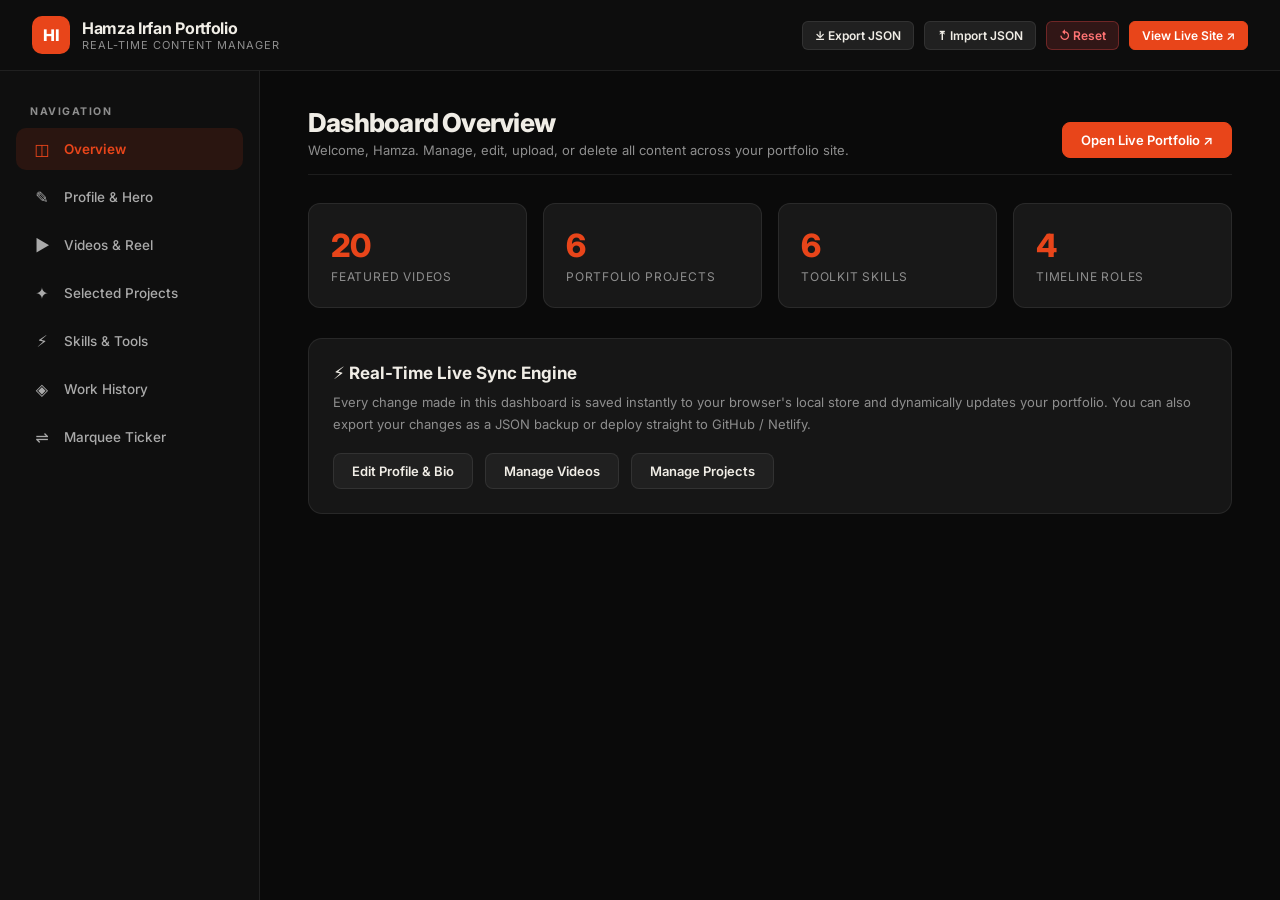
==== commit 3c7e9b93: "Add 3D curved landscape video slider below intro video, enable intro video autoplay, add Fiverr and " ====
--- a/admin.html
+++ b/admin.html
@@ -597,6 +597,17 @@
             </div>
           </div>
 
+          <div class="form-row">
+            <div class="form-group">
+              <label>Fiverr Profile URL</label>
+              <input type="url" id="profFiverr" placeholder="https://www.fiverr.com/hamzairfaan" />
+            </div>
+            <div class="form-group">
+              <label>Fame.so Website URL (Freelance Video Editor)</label>
+              <input type="url" id="profFame" placeholder="https://fame.so" />
+            </div>
+          </div>
+
           <div class="form-group">
             <label>Availability Badge Status</label>
             <input type="text" id="profAvailability" placeholder="Available for freelance & remote projects" />
@@ -1072,6 +1083,8 @@
       document.getElementById('profEmail').value = p.email || '';
       document.getElementById('profLocation').value = p.location || '';
       document.getElementById('profFocus').value = p.focus || '';
+      document.getElementById('profFiverr').value = p.fiverr || 'https://www.fiverr.com/hamzairfaan';
+      document.getElementById('profFame').value = p.fame || 'https://fame.so';
       document.getElementById('profAvailability').value = p.availability || '';
       document.getElementById('profAvatar').value = p.avatar || '';
 
@@ -1099,6 +1112,8 @@
       appData.profile.email = document.getElementById('profEmail').value.trim();
       appData.profile.location = document.getElementById('profLocation').value.trim();
       appData.profile.focus = document.getElementById('profFocus').value.trim();
+      appData.profile.fiverr = document.getElementById('profFiverr').value.trim();
+      appData.profile.fame = document.getElementById('profFame').value.trim();
       appData.profile.availability = document.getElementById('profAvailability').value.trim();
       appData.profile.avatar = document.getElementById('profAvatar').value.trim();
 
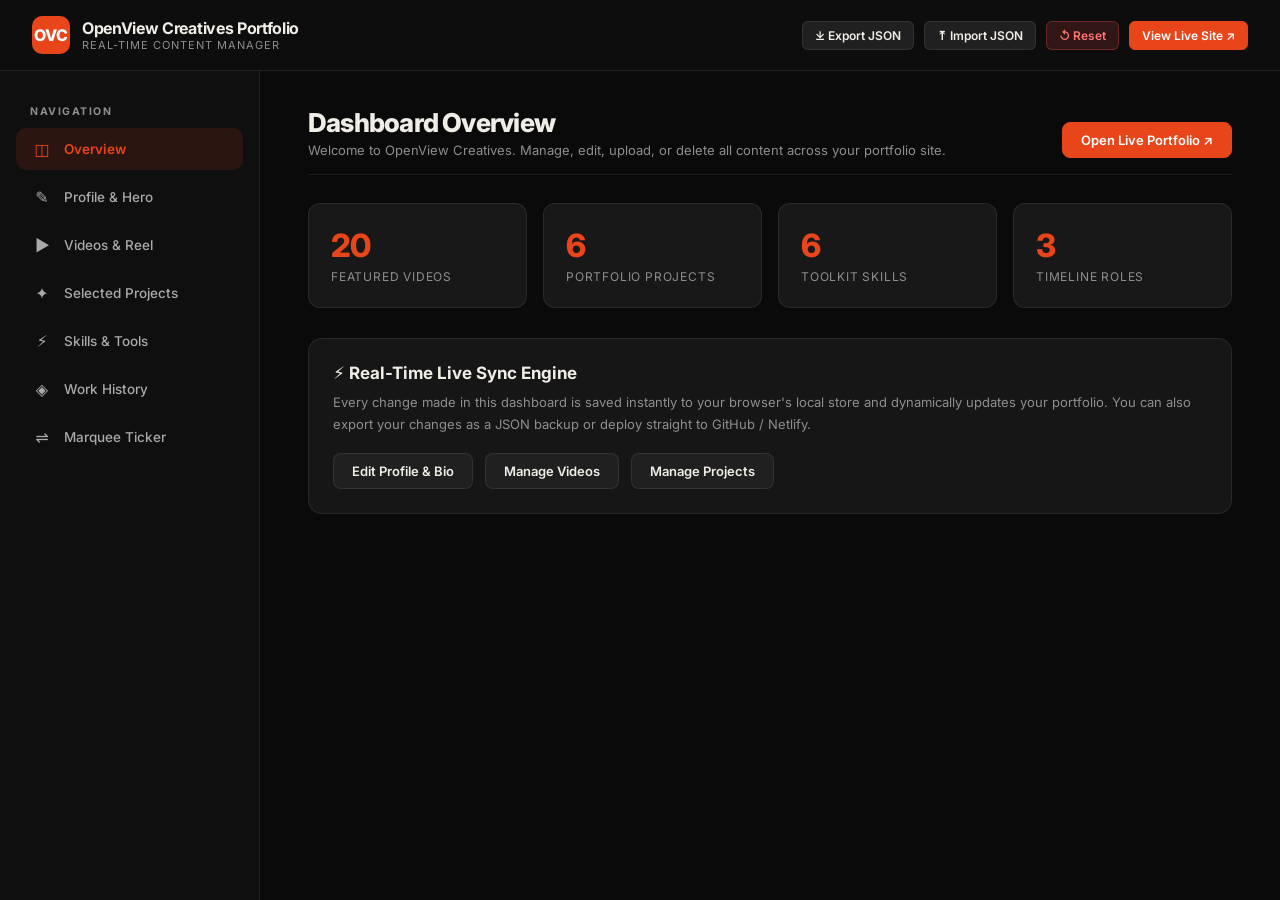
==== commit 5361cdcf: "Update site branding to OpenView Creatives and remove email section" ====
--- a/admin.html
+++ b/admin.html
@@ -3,8 +3,8 @@
 <head>
   <meta charset="UTF-8" />
   <meta name="viewport" content="width=device-width, initial-scale=1.0" />
-  <title>Hamza Irfan — Portfolio Content Management Dashboard</title>
-  <link rel="icon" href="data:image/svg+xml,<svg xmlns=%27http://www.w3.org/2000/svg%27 viewBox=%270 0 100 100%27><rect width=%27100%27 height=%27100%27 rx=%2720%27 fill=%27%23E8451A%27/><text x=%2750%27 y=%2770%27 font-size=%2758%27 text-anchor=%27middle%27 fill=%27white%27 font-family=%27Arial%27 font-weight=%27bold%27>HI</text></svg>">
+  <title>OpenView Creatives — Portfolio Content Management Dashboard</title>
+  <link rel="icon" href="data:image/svg+xml,<svg xmlns=%27http://www.w3.org/2000/svg%27 viewBox=%270 0 100 100%27><rect width=%27100%27 height=%27100%27 rx=%2720%27 fill=%27%23E8451A%27/><text x=%2750%27 y=%2768%27 font-size=%2746%27 text-anchor=%27middle%27 fill=%27white%27 font-family=%27Arial%27 font-weight=%27bold%27>OVC</text></svg>">
   <link rel="preconnect" href="https://fonts.googleapis.com">
   <link rel="preconnect" href="https://fonts.gstatic.com" crossorigin>
   <link href="https://fonts.googleapis.com/css2?family=Inter:wght@300;400;500;600;700;800;900&display=swap" rel="stylesheet">
@@ -471,9 +471,9 @@
   <!-- TOP HEADER -->
   <header>
     <a href="index.html" class="brand">
-      <div class="brand-badge" id="headerInitials">HI</div>
+      <div class="brand-badge" id="headerInitials">OVC</div>
       <div>
-        <div class="brand-title" id="headerName">Hamza Irfan Portfolio</div>
+        <div class="brand-title" id="headerName">OpenView Creatives Portfolio</div>
         <div class="brand-sub">Real-Time Content Manager</div>
       </div>
     </a>
@@ -508,7 +508,7 @@
         <div class="panel-head">
           <div>
             <h2>Dashboard Overview</h2>
-            <p>Welcome, Hamza. Manage, edit, upload, or delete all content across your portfolio site.</p>
+            <p>Welcome to OpenView Creatives. Manage, edit, upload, or delete all content across your portfolio site.</p>
           </div>
           <a href="index.html" target="_blank" class="btn btn-primary">Open Live Portfolio ↗</a>
         </div>
@@ -559,11 +559,11 @@
           <div class="form-row">
             <div class="form-group">
               <label>Full Name</label>
-              <input type="text" id="profName" placeholder="e.g. Hamza Irfan" required />
+              <input type="text" id="profName" placeholder="e.g. OpenView Creatives" required />
             </div>
             <div class="form-group">
               <label>Initials / Monogram</label>
-              <input type="text" id="profInitials" placeholder="e.g. HI" maxlength="4" required />
+              <input type="text" id="profInitials" placeholder="e.g. OVC" maxlength="4" required />
             </div>
           </div>
 
@@ -582,11 +582,7 @@
             <textarea id="profSubhead" rows="3"></textarea>
           </div>
 
-          <div class="form-row-3">
-            <div class="form-group">
-              <label>Email Address</label>
-              <input type="email" id="profEmail" placeholder="hamzairfan.edits@gmail.com" required />
-            </div>
+          <div class="form-row">
             <div class="form-group">
               <label>Location</label>
               <input type="text" id="profLocation" placeholder="Worldwide / Remote Collaboration" />
@@ -597,13 +593,17 @@
             </div>
           </div>
 
-          <div class="form-row">
+          <div class="form-row-3">
+            <div class="form-group">
+              <label>Upwork Profile URL</label>
+              <input type="url" id="profUpwork" placeholder="https://www.upwork.com/freelancers/~01ea31ff7f87e0acb5" />
+            </div>
             <div class="form-group">
               <label>Fiverr Profile URL</label>
               <input type="url" id="profFiverr" placeholder="https://www.fiverr.com/hamzairfaan" />
             </div>
             <div class="form-group">
-              <label>Fame.so Website URL (Freelance Video Editor)</label>
+              <label>Fame.so Website URL</label>
               <input type="url" id="profFame" placeholder="https://fame.so" />
             </div>
           </div>
@@ -664,7 +664,7 @@
           </div>
           <div>
             <div style="font-size:11px; text-transform:uppercase; color:var(--accent); font-weight:700; letter-spacing:1px;" id="adminShowreelBadge">2026 OFFICIAL SHOWREEL</div>
-            <h3 style="font-size:18px; margin:6px 0;" id="adminShowreelTitle">Hamza Irfan — Master Video &amp; Motion Showreel</h3>
+            <h3 style="font-size:18px; margin:6px 0;" id="adminShowreelTitle">OpenView Creatives — Master Video &amp; Motion Showreel</h3>
             <p style="font-size:13px; color:var(--muted); line-height:1.6; margin-bottom:14px;" id="adminShowreelDesc">A 60-second high-octane montage showcasing commercial video editing, kinetic motion graphics, and sound design.</p>
             <div style="display:flex; gap:10px; flex-wrap:wrap;">
               <button class="btn btn-sm btn-primary" onclick="openShowreelModal()">Edit Showreel Details ✎</button>
@@ -744,7 +744,7 @@
       <form id="formShowreel">
         <div class="form-group">
           <label>Showreel Headline / Title</label>
-          <input type="text" id="srTitle" placeholder="e.g. Hamza Irfan — Master Video & Motion Showreel" required />
+          <input type="text" id="srTitle" placeholder="e.g. OpenView Creatives — Master Video & Motion Showreel" required />
         </div>
         <div class="form-row">
           <div class="form-group">
@@ -776,7 +776,7 @@
         </div>
         <div class="form-group">
           <label>Video File Source URL</label>
-          <input type="text" id="srSrc" placeholder="vid/intro-showreel.mp4" required />
+          <input type="text" id="srSrc" placeholder="compressed/intro-showreel.mp4" required />
         </div>
         <div style="display: flex; justify-content: flex-end; gap: 10px; margin-top: 10px;">
           <button type="button" class="btn" onclick="closeModal('modalShowreel')">Cancel</button>
@@ -1014,8 +1014,8 @@
 
     // Populate Overview
     function renderOverview() {
-      document.getElementById('headerInitials').textContent = appData.profile.initials || 'HI';
-      document.getElementById('headerName').textContent = (appData.profile.name || 'Hamza Irfan') + ' Portfolio';
+      document.getElementById('headerInitials').textContent = appData.profile.initials || 'OVC';
+      document.getElementById('headerName').textContent = (appData.profile.name || 'OpenView Creatives') + ' Portfolio';
       document.getElementById('statTotalVideos').textContent = appData.videos.length;
       document.getElementById('statTotalProjects').textContent = appData.projects.length;
       document.getElementById('statTotalSkills').textContent = appData.skills.length;
@@ -1080,9 +1080,9 @@
       document.getElementById('profBadge').value = p.badge || '';
       document.getElementById('profHeadline').value = p.headline || '';
       document.getElementById('profSubhead').value = p.subhead || '';
-      document.getElementById('profEmail').value = p.email || '';
       document.getElementById('profLocation').value = p.location || '';
       document.getElementById('profFocus').value = p.focus || '';
+      document.getElementById('profUpwork').value = p.upwork || 'https://www.upwork.com/freelancers/~01ea31ff7f87e0acb5';
       document.getElementById('profFiverr').value = p.fiverr || 'https://www.fiverr.com/hamzairfaan';
       document.getElementById('profFame').value = p.fame || 'https://fame.so';
       document.getElementById('profAvailability').value = p.availability || '';
@@ -1109,9 +1109,10 @@
       appData.profile.badge = document.getElementById('profBadge').value.trim();
       appData.profile.headline = document.getElementById('profHeadline').value.trim();
       appData.profile.subhead = document.getElementById('profSubhead').value.trim();
-      appData.profile.email = document.getElementById('profEmail').value.trim();
+      appData.profile.email = '';
       appData.profile.location = document.getElementById('profLocation').value.trim();
       appData.profile.focus = document.getElementById('profFocus').value.trim();
+      appData.profile.upwork = document.getElementById('profUpwork').value.trim();
       appData.profile.fiverr = document.getElementById('profFiverr').value.trim();
       appData.profile.fame = document.getElementById('profFame').value.trim();
       appData.profile.availability = document.getElementById('profAvailability').value.trim();
@@ -1494,7 +1495,7 @@
     });
 
     document.getElementById('btnReset').addEventListener('click', () => {
-      if (!confirm("Are you sure you want to reset everything back to Hamza Irfan's original defaults?")) return;
+      if (!confirm("Are you sure you want to reset everything back to OpenView Creatives' original defaults?")) return;
       appData = resetPortfolioData();
       initAll();
       showToast("Reset to defaults complete.");
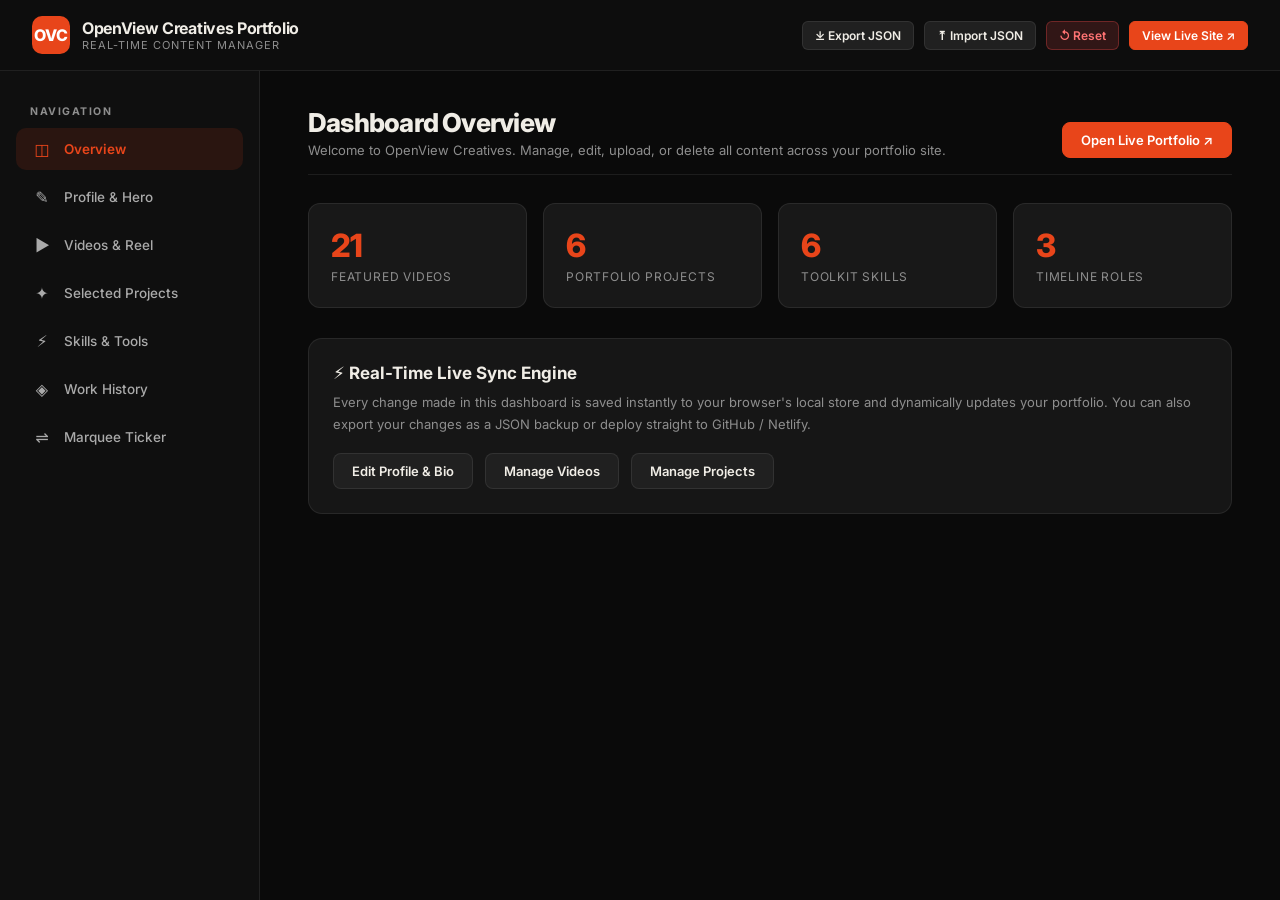
==== commit f83ff93b: "Remove all Upwork, Fiverr, and external contact links and buttons" ====
--- a/admin.html
+++ b/admin.html
@@ -593,24 +593,9 @@
             </div>
           </div>
 
-          <div class="form-row-3">
-            <div class="form-group">
-              <label>Upwork Profile URL</label>
-              <input type="url" id="profUpwork" placeholder="https://www.upwork.com/freelancers/~01ea31ff7f87e0acb5" />
-            </div>
-            <div class="form-group">
-              <label>Fiverr Profile URL</label>
-              <input type="url" id="profFiverr" placeholder="https://www.fiverr.com/hamzairfaan" />
-            </div>
-            <div class="form-group">
-              <label>Fame.so Website URL</label>
-              <input type="url" id="profFame" placeholder="https://fame.so" />
-            </div>
-          </div>
-
           <div class="form-group">
             <label>Availability Badge Status</label>
-            <input type="text" id="profAvailability" placeholder="Available for freelance & remote projects" />
+            <input type="text" id="profAvailability" placeholder="Available for Video Production & Motion Design" />
           </div>
 
           <div class="form-group">
@@ -1082,9 +1067,6 @@
       document.getElementById('profSubhead').value = p.subhead || '';
       document.getElementById('profLocation').value = p.location || '';
       document.getElementById('profFocus').value = p.focus || '';
-      document.getElementById('profUpwork').value = p.upwork || 'https://www.upwork.com/freelancers/~01ea31ff7f87e0acb5';
-      document.getElementById('profFiverr').value = p.fiverr || 'https://www.fiverr.com/hamzairfaan';
-      document.getElementById('profFame').value = p.fame || 'https://fame.so';
       document.getElementById('profAvailability').value = p.availability || '';
       document.getElementById('profAvatar').value = p.avatar || '';
 
@@ -1112,9 +1094,9 @@
       appData.profile.email = '';
       appData.profile.location = document.getElementById('profLocation').value.trim();
       appData.profile.focus = document.getElementById('profFocus').value.trim();
-      appData.profile.upwork = document.getElementById('profUpwork').value.trim();
-      appData.profile.fiverr = document.getElementById('profFiverr').value.trim();
-      appData.profile.fame = document.getElementById('profFame').value.trim();
+      appData.profile.upwork = '';
+      appData.profile.fiverr = '';
+      appData.profile.fame = '';
       appData.profile.availability = document.getElementById('profAvailability').value.trim();
       appData.profile.avatar = document.getElementById('profAvatar').value.trim();
 
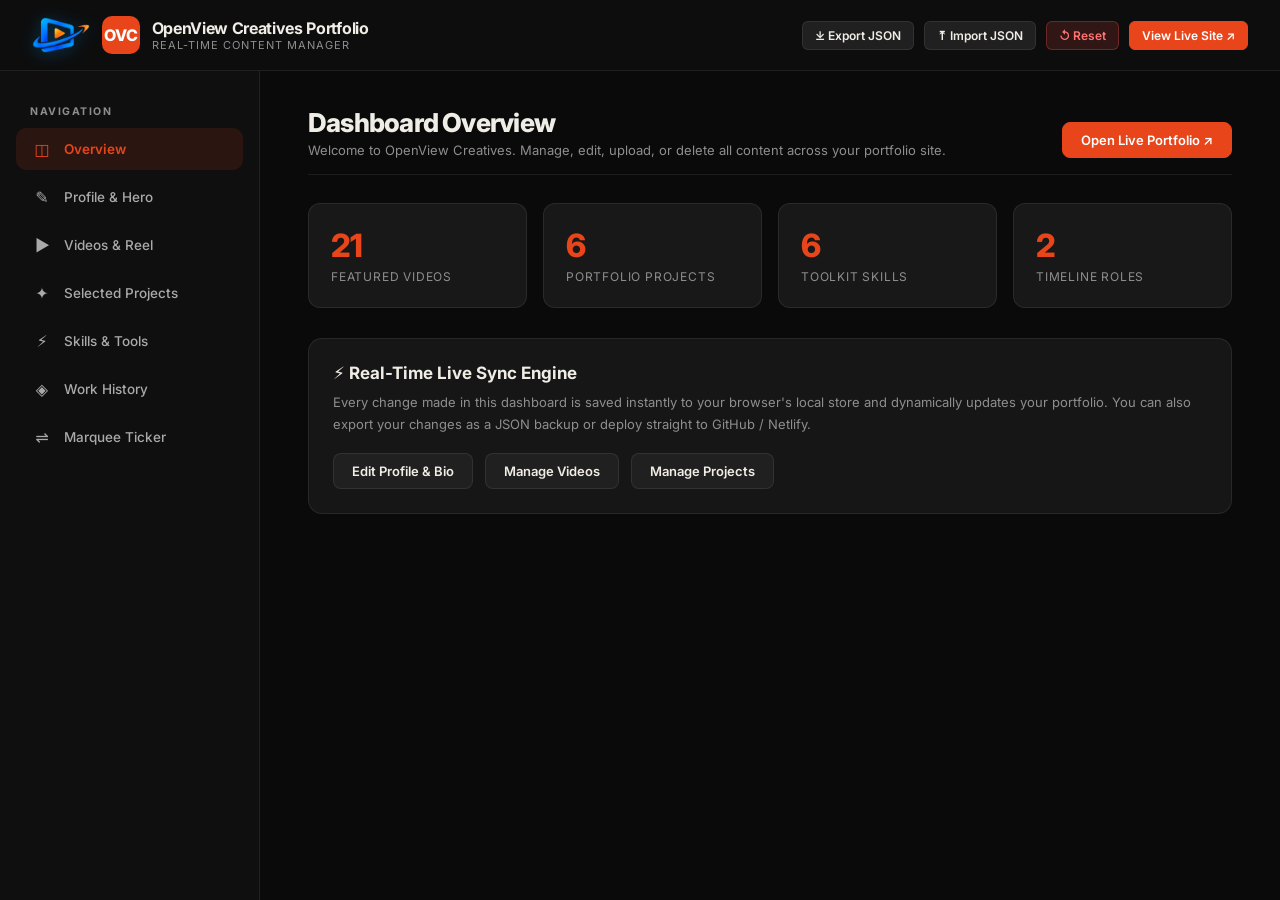
==== commit 6b62d1e8: "Add OpenView Creatives 3D logo to navbar, preloader, hero badge, footer, favicon, and admin dashboar" ====
--- a/admin.html
+++ b/admin.html
@@ -4,7 +4,7 @@
   <meta charset="UTF-8" />
   <meta name="viewport" content="width=device-width, initial-scale=1.0" />
   <title>OpenView Creatives — Portfolio Content Management Dashboard</title>
-  <link rel="icon" href="data:image/svg+xml,<svg xmlns=%27http://www.w3.org/2000/svg%27 viewBox=%270 0 100 100%27><rect width=%27100%27 height=%27100%27 rx=%2720%27 fill=%27%23E8451A%27/><text x=%2750%27 y=%2768%27 font-size=%2746%27 text-anchor=%27middle%27 fill=%27white%27 font-family=%27Arial%27 font-weight=%27bold%27>OVC</text></svg>">
+  <link rel="icon" type="image/png" href="pic/ovc-logo-icon.png">
   <link rel="preconnect" href="https://fonts.googleapis.com">
   <link rel="preconnect" href="https://fonts.gstatic.com" crossorigin>
   <link href="https://fonts.googleapis.com/css2?family=Inter:wght@300;400;500;600;700;800;900&display=swap" rel="stylesheet">
@@ -471,6 +471,7 @@
   <!-- TOP HEADER -->
   <header>
     <a href="index.html" class="brand">
+      <img src="pic/ovc-logo-icon.png" alt="OpenView Creatives" style="height:36px; width:auto; display:block; filter:drop-shadow(0 2px 8px rgba(0,150,255,0.35));" />
       <div class="brand-badge" id="headerInitials">OVC</div>
       <div>
         <div class="brand-title" id="headerName">OpenView Creatives Portfolio</div>
